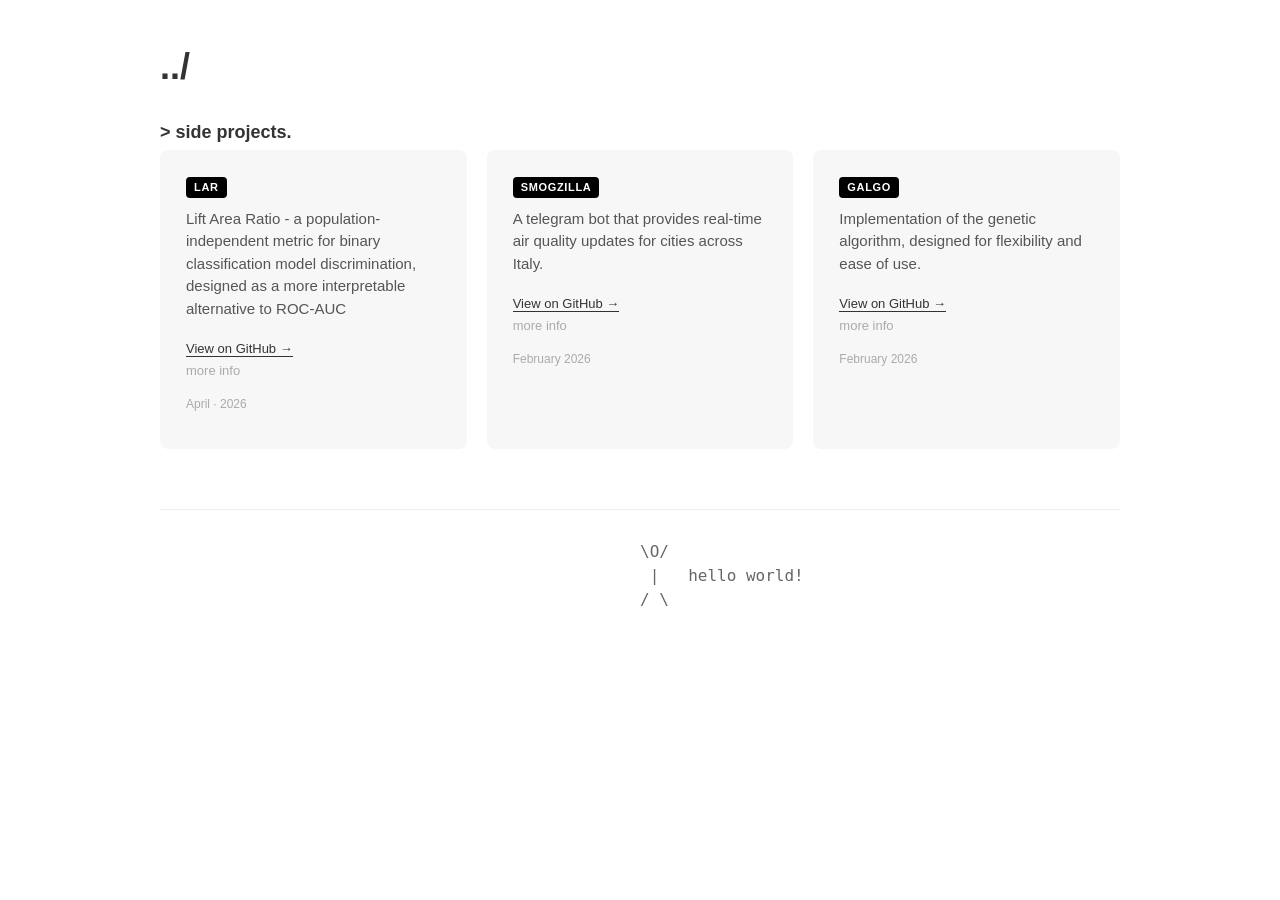
==== dev.html @ 0173005e "clean up home; added dev section" ====
<!DOCTYPE html>
<html lang="en">

<head>
    <meta charset="UTF-8">
    <meta name="viewport" content="width=device-width, initial-scale=1.0">
    <title>Pietro Bonardi | dev</title>
    <link rel="stylesheet" href="./css/style.css">
</head>

<body>
    <main class="container dev-container">
        <a href="index.html" class="back-link"><h1>../</h1></a>

        <!-- SIDE PROJECTS -->
        <section>
            <p class="section-header"><strong>> side projects.</strong></p>
            <div class="projects-grid">
                
                <div class="card project-card"> <!--LAR-->
                    <span class="tag">LAR</span>
                    <p>Lift Area Ratio - a population-independent metric for binary classification model discrimination, designed as a more interpretable alternative to ROC-AUC</p>
                    <a class="project-link" href="https://github.com/PietroBonardi/lar" target="_blank">View on GitHub →</a>
                    <details class="project-details">
                        <summary>more info</summary>
                        <p>... write motivation here</p>
                    </details>
                    <p class="meta">April · 2026</p>
                </div>

                <div class="card project-card">
                    <span class="tag">smogzilla</span>
                    <p>A telegram bot that provides real-time air quality updates for cities across Italy.</p>
                    <a class="project-link" href="https://github.com/PietroBonardi/smogzilla" target="_blank">View on GitHub →</a>
                    <details class="project-details">
                        <summary>more info</summary>
                        <p>... write motivation here</p>
                    </details>
                    <p class="meta">February 2026</p>
                </div>


                <div class="card project-card">
                    <span class="tag">GALGO</span>
                    <p>Implementation of the genetic algorithm, designed for flexibility and ease of use.</p>
                    <a class="project-link" href="https://github.com/PietroBonardi/galgo" target="_blank">View on GitHub →</a>
                    <details class="project-details">
                        <summary>more info</summary>
                        <p>... write motivation here</p>
                    </details>
                    <p class="meta">February 2026</p>
                </div>

            </div>
        </section>


    </main>

    <footer>
        <pre>
    \O/ 
                  |   hello world!
    / \ 
        </pre>
    </footer>

</body>

</html>
---- css/style.css ----
/* Reset and Base Styles */
* {
    margin: 0;
    padding: 0;
    box-sizing: border-box;
}

body {
    font-family: 'Helvetica Neue', Arial, sans-serif;
    font-size: 18px;
    line-height: 1.5;
    color: #333;
    max-width: 1000px;
    margin: 0 auto;
    padding: 40px 20px;
}

/* Layout Container */
.container {
    display: flex;
    flex-direction: column;
    gap: 25px;
}

/* Intro Section */
.intro-section {
    display: flex;
    gap: 20px;
    align-items: stretch;
}


.image-div {
    flex-shrink: 0;
}

.image-div img {
    width: 100%;
    max-width: 355px;
    height: 100%;
    object-fit: cover; /* fills the space without distorting */
    border-radius: 8px;
    display: block;
}

.whoami-div {
    background: rgba(0, 0, 0, 0.03);
    padding: 15px;
    border-radius: 8px;
}


.whoami-div ul {
    margin: 0px 30px;
}

.whoami-div li {
    margin-bottom: 0px;
    padding-left: 0px;
    position: relative;
}


/* Navigation */
.nav-links {
    display: flex;
    gap: 15px;
    justify-content:left ; 
    flex-wrap: wrap;
}

.nav-links a {
    text-decoration: none;
    padding: 8px 20px;
    background: #333333;
    color: white;
    border-radius: 6px;
    font-weight: 500;
    transition: all 0.2s ease;
}

.nav-links a:hover {
    color: #ffc802;
    transform: translateY(-5px);
}

/* Typography */
strong {
    color: #333;
    font-weight: 600;
}

/* Links */
.mailto {
    color: #000000;
}

.mailto:hover {
    color: #ffc802;
    transform: translateY(-5px);
}

/* Divider */
hr {
    border: none;
    height: 2px;
    background: #333;
    margin: 30px 0;
}


/* Footer */
footer {
    text-align: center;
    margin-top: 60px;
    padding-top: 30px;
    border-top: 1px solid #eee;
    color: #666;
    font-size: 16px;
}

.dev-container {
    display: flex;
    flex-direction: column;
    gap: 25px;
}

.back-link {
    color: #333;
    text-decoration: none;
    transition: color 0.4s;
}

.back-link:hover {
    color: #ffc802;
}

/* ---- shared card base ---- */
.card {
    background: rgba(0, 0, 0, 0.03);
    border-radius: 8px;
    padding: 22px 26px;
}

/* ---- section header ---- */
.section-header {
    margin-bottom: 4px;
}

/* ---- projects grid ---- */
.projects-grid {
    display: grid;
    grid-template-columns: repeat(auto-fit, minmax(250px, 1fr));
    gap: 20px;
}

.project-card .tag {
    display: inline-block;
    font-size: 11px;
    font-weight: 600;
    letter-spacing: 0.06em;
    text-transform: uppercase;
    background: #000000;
    color: white;
    border-radius: 4px;
    padding: 2px 8px;
    margin-bottom: 10px;
}

.project-card h3 {
    font-size: 16px;
    font-weight: 600;
    margin-bottom: 6px;
    color: #333;
}

.project-card p {
    font-size: 15px;
    color: #555;
    line-height: 1.5;
    margin-bottom: 14px;
}

.project-card a.project-link {
    font-size: 13px;
    font-weight: 500;
    color: #333;
    text-decoration: none;
    border-bottom: 1.5px solid #333;
    transition: color 0.2s, border-color 0.2s;
}

.project-card a.project-link:hover {
    color: #ffc802;
    border-color: #ffc802;
}

.project-card .meta {
    font-size: 12px;
    color: #aaa;
    margin-top: 12px;
}

.project-details {
    margin-bottom: 14px;
}

.project-details summary {
    font-size: 13px;
    font-weight: 500;
    color: #aaa;
    cursor: pointer;
    list-style: none;
    transition: color 0.2s;
}

.project-details summary:hover {
    color: #ffc802;
}

.project-details[open] summary {
    color: #333;
    margin-bottom: 8px;
}

.project-details p {
    font-size: 14px;
    color: #8a8676;
    line-height: 1.6;
    margin-bottom: 0;
}

/* Responsive Design */
@media (max-width: 768px) {
    body {
        margin: 0;
        padding: 20px;
        font-size: 16px;
    }

    .container {
        gap: 30px;
    }

    .intro-section {
        flex-direction: column;
        gap: 20px;
    }

    .image-div {
        text-align: center;
    }

    .image-div img {
        max-width: 200px;
    }

    .nav-link-section {
        text-align: center;
    }

    .nav-links {
        justify-content: center;
        gap: 10px;
    }

    .nav-links a {
        padding: 10px 15px;
        font-size: 14px;
    }
    
    .projects-grid {
        grid-template-columns: 1fr;
    }

    footer {
        margin-top: 40px;
    }
}
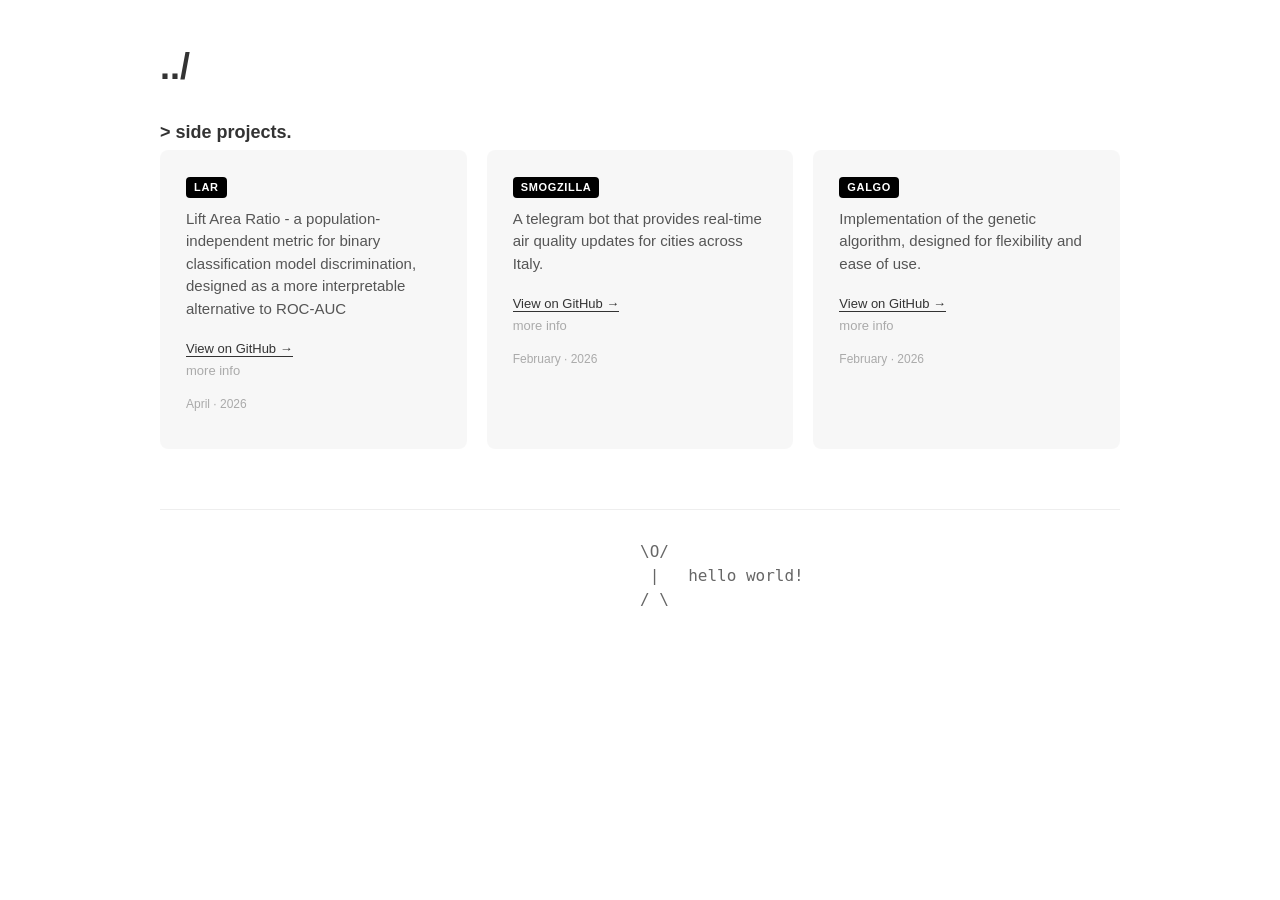
==== commit e5e785a1: "updated dev dates" ====
--- a/dev.html
+++ b/dev.html
@@ -36,7 +36,7 @@
                         <summary>more info</summary>
                         <p>... write motivation here</p>
                     </details>
-                    <p class="meta">February 2026</p>
+                    <p class="meta">February · 2026</p>
                 </div>
 
 
@@ -48,7 +48,7 @@
                         <summary>more info</summary>
                         <p>... write motivation here</p>
                     </details>
-                    <p class="meta">February 2026</p>
+                    <p class="meta">February · 2026</p>
                 </div>
 
             </div>
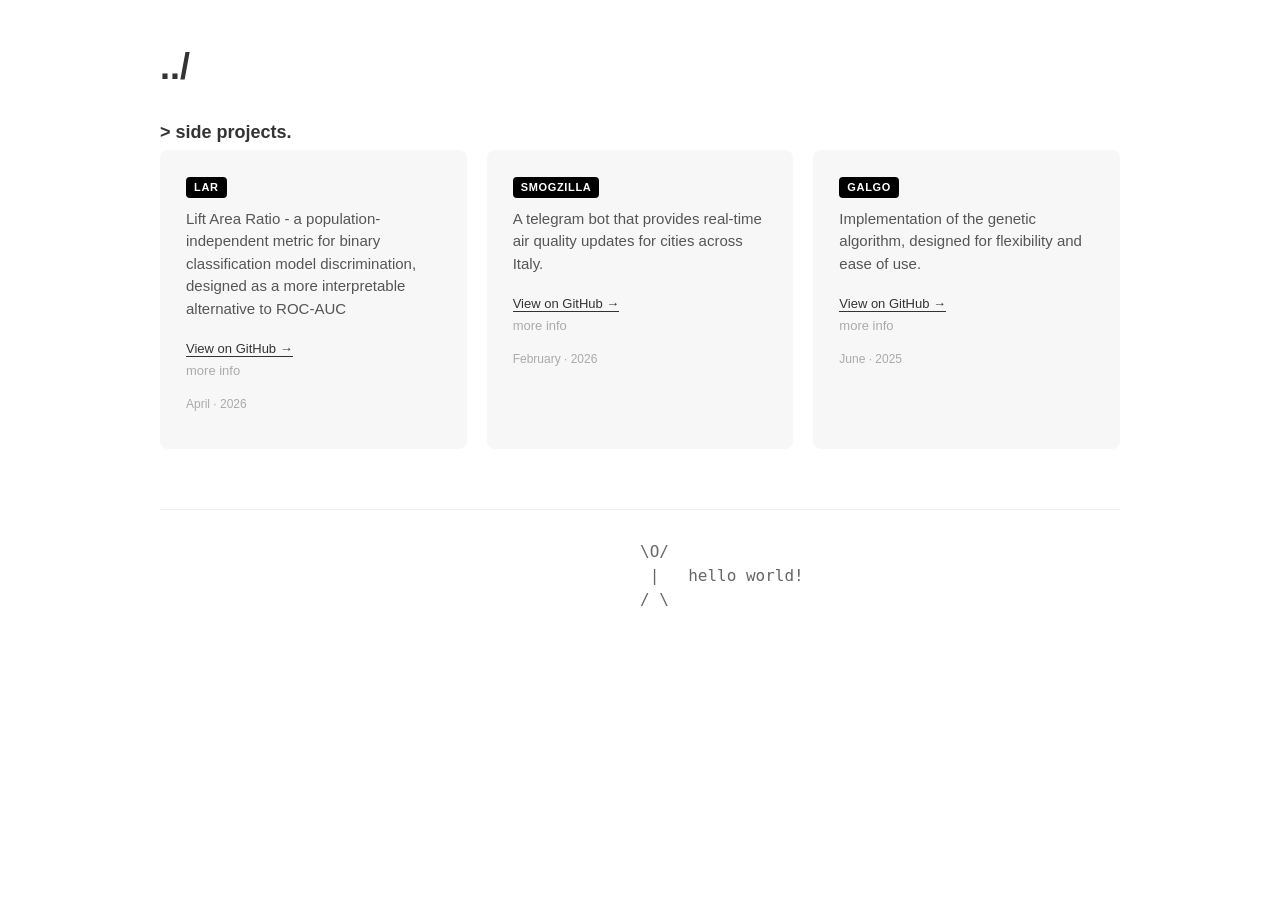
==== commit 915eaec5: "clean up" ====
--- a/dev.html
+++ b/dev.html
@@ -23,7 +23,6 @@
                     <a class="project-link" href="https://github.com/PietroBonardi/lar" target="_blank">View on GitHub →</a>
                     <details class="project-details">
                         <summary>more info</summary>
-                        <p>... write motivation here</p>
                     </details>
                     <p class="meta">April · 2026</p>
                 </div>
@@ -34,7 +33,6 @@
                     <a class="project-link" href="https://github.com/PietroBonardi/smogzilla" target="_blank">View on GitHub →</a>
                     <details class="project-details">
                         <summary>more info</summary>
-                        <p>... write motivation here</p>
                     </details>
                     <p class="meta">February · 2026</p>
                 </div>
@@ -46,9 +44,8 @@
                     <a class="project-link" href="https://github.com/PietroBonardi/galgo" target="_blank">View on GitHub →</a>
                     <details class="project-details">
                         <summary>more info</summary>
-                        <p>... write motivation here</p>
                     </details>
-                    <p class="meta">February · 2026</p>
+                    <p class="meta">June · 2025</p>
                 </div>
 
             </div>
